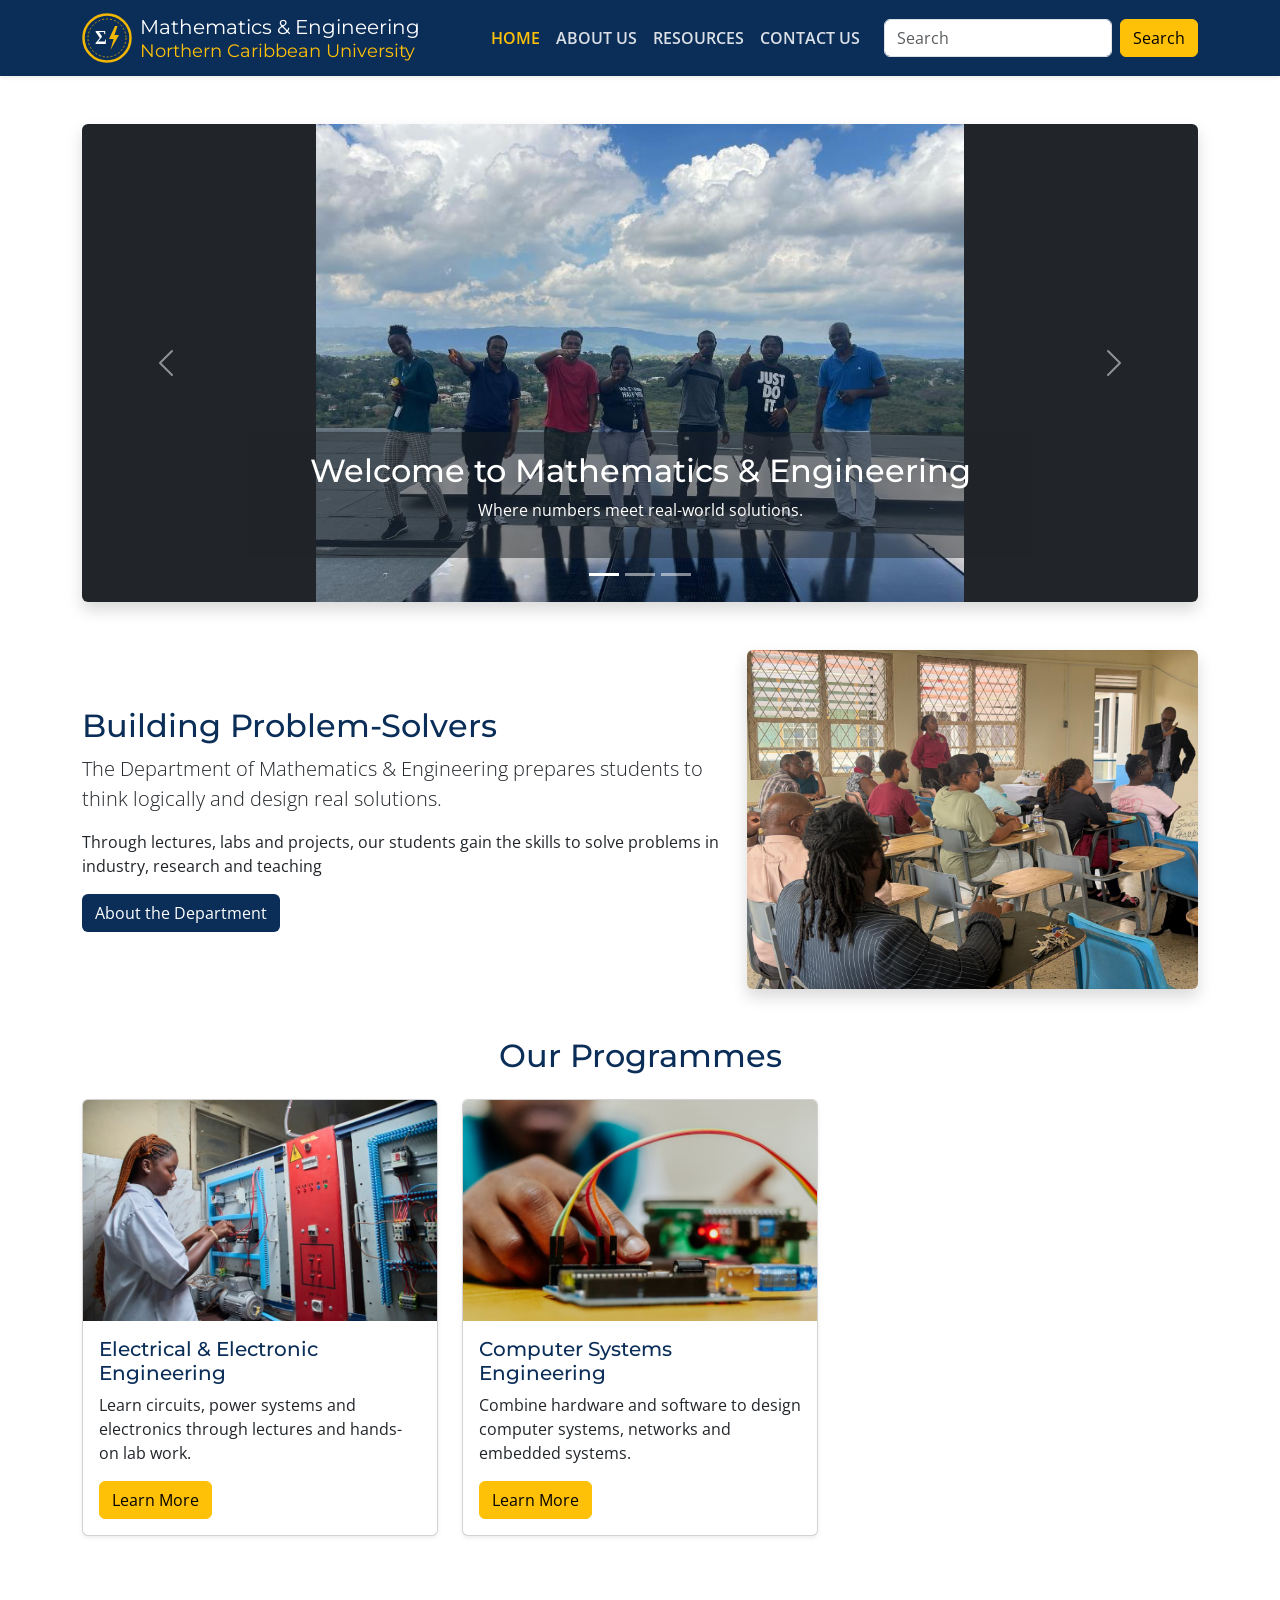
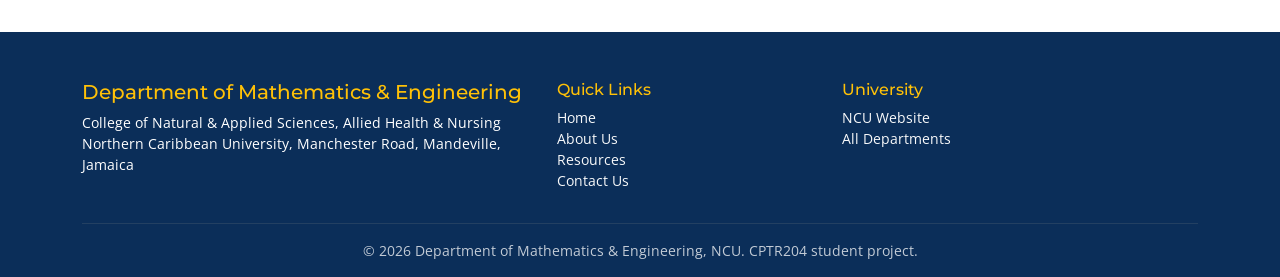
==== index.html @ 8ae0b419 "text fix" ====
<!DOCTYPE html>
<html lang="en">
<head>
  <meta charset="UTF-8">
  <meta name="viewport" content="width=device-width, initial-scale=1.0">
  <meta name="description" content="Department of Mathematics & Engineering, Northern Caribbean University">
  <title>Home | Mathematics &amp; Engineering - NCU</title>

  <!-- BOOTSTRAP CSS (from the CDN) -->
  <link href="https://cdn.jsdelivr.net/npm/bootstrap@5.3.8/dist/css/bootstrap.min.css" rel="stylesheet">
  <!-- GOOGLE FONTS: Montserrat (headings) + Open Sans (body text) -->
  <link href="https://fonts.googleapis.com/css2?family=Montserrat:wght@600;700&family=Open+Sans:wght@400;600&display=swap" rel="stylesheet">
  <!-- OUR CSS: only the NCU navy colour + fonts (everything else is Bootstrap) -->
  <link href="css/style.css" rel="stylesheet">
</head>
<body class="d-flex flex-column min-vh-100">

  <!-- ===================== HEADER + NAVBAR (same on every page - do not edit) ===================== -->
  <header>
    <!-- NAVBAR: navbar-expand-lg = BREAKPOINT. Below 992px the links fold into the hamburger button -->
    <nav class="navbar navbar-expand-lg navbar-dark bg-navy shadow-sm">
      <div class="container">

        <!-- LOGO -->
        <a class="navbar-brand d-flex align-items-center" href="index.html">
          <img src="images/logo.svg" alt="Department of Mathematics and Engineering logo" width="50" height="50" class="me-2">
          <span class="lh-sm">Mathematics &amp; Engineering<small class="d-block text-warning fw-normal small">Northern Caribbean University</small></span>
        </a>

        <!-- HAMBURGER BUTTON (only shows on small screens) -->
        <button class="navbar-toggler" type="button" data-bs-toggle="collapse" data-bs-target="#mainNav"
                aria-controls="mainNav" aria-expanded="false" aria-label="Toggle navigation">
          <span class="navbar-toggler-icon"></span>
        </button>

        <div class="collapse navbar-collapse" id="mainNav">
          <!-- NAV LINKS (active = the page you are on) -->
          <ul class="navbar-nav ms-auto mb-2 mb-lg-0">
            <li class="nav-item"><a class="nav-link fw-semibold text-uppercase small active" aria-current="page" href="index.html">Home</a></li>
            <li class="nav-item"><a class="nav-link fw-semibold text-uppercase small" href="about.html">About Us</a></li>
            <li class="nav-item"><a class="nav-link fw-semibold text-uppercase small" href="resources.html">Resources</a></li>
            <li class="nav-item"><a class="nav-link fw-semibold text-uppercase small" href="contact.html">Contact Us</a></li>
          </ul>

          <!-- NAVBAR SEARCH FORM -->
          <form class="d-flex ms-lg-3" role="search">
            <input class="form-control me-2" type="search" name="q" placeholder="Search" aria-label="Search">
            <button class="btn btn-warning" type="submit">Search</button>
          </form>
        </div>

      </div>
    </nav>
  </header>

  <!-- ===================== MAIN CONTENT ===================== -->
  <!-- CONTAINER: Bootstrap default .container -->
  <main class="container py-5 flex-grow-1">
    
    <!-- CAROUSEL: 3 slides, auto-plays -->
    <div id="homeCarousel" class="carousel slide mb-5 rounded overflow-hidden shadow" data-bs-ride="carousel">

      <!-- CAROUSEL DOTS -->
      <div class="carousel-indicators">
        <button type="button" data-bs-target="#homeCarousel" data-bs-slide-to="0" class="active" aria-current="true" aria-label="Slide 1"></button>
        <button type="button" data-bs-target="#homeCarousel" data-bs-slide-to="1" aria-label="Slide 2"></button>
        <button type="button" data-bs-target="#homeCarousel" data-bs-slide-to="2" aria-label="Slide 3"></button>
      </div>

      <!-- CAROUSEL SLIDES -->
      <div class="carousel-inner">

        <!-- SLIDE 1 (active = shows first) -->
        <div class="carousel-item active">
          <div class="ratio ratio-21x9 bg-dark">
            <img src="images/slide-1.jpg" class="d-block w-100 object-fit-contain" alt="Students working on the solar panels">
          </div>
          <!-- CAROUSEL CAPTION: hidden on phones, shows from md up (BREAKPOINT) -->
          <!-- UTILITIES: bg-dark + bg-opacity-50 = see-through dark box -->
          <div class="carousel-caption d-none d-md-block bg-dark bg-opacity-50 rounded mb-4">
            <h2>Welcome to Mathematics &amp; Engineering</h2>
            <p>Where numbers meet real-world solutions.</p>
          </div>
        </div>

        <!-- SLIDE 2 -->
        <div class="carousel-item">
          <div class="ratio ratio-21x9 bg-dark">
            <img src="images/slide-2.jpg" class="d-block w-100 object-fit-contain" alt="Engineering Tools and Technology class at NCU">
          </div>
          <div class="carousel-caption d-none d-md-block bg-dark bg-opacity-50 rounded mb-4">
            <h2>Important Testing</h2>
            <p>Building strong foundations in robotics.</p>
          </div>
        </div>

        <!-- SLIDE 3 -->
        <div class="carousel-item">
          <div class="ratio ratio-21x9 bg-dark">
            <img src="images/slide-3.jpg" class="d-block w-100 object-fit-contain" alt="Engineering students working on a circuit">
          </div>
          <div class="carousel-caption d-none d-md-block bg-dark bg-opacity-50 rounded mb-4">
            <h2>Building the Future</h2>
            <p>Hands-on circuit work for students.</p>
          </div>
        </div>

      </div>

      <!-- CAROUSEL ARROWS -->
      <button class="carousel-control-prev" type="button" data-bs-target="#homeCarousel" data-bs-slide="prev">
        <span class="carousel-control-prev-icon" aria-hidden="true"></span>
        <span class="visually-hidden">Previous</span>
      </button>
      <button class="carousel-control-next" type="button" data-bs-target="#homeCarousel" data-bs-slide="next">
        <span class="carousel-control-next-icon" aria-hidden="true"></span>
        <span class="visually-hidden">Next</span>
      </button>
    </div>

    <!--Grid: Welcome Row (stacked on phones)-->
    <section class="row align-items-center g-4 mb-5">
      <div class="col-lg-7">
        <h2 class="text-navy">Building Problem-Solvers</h2>
        <p class="lead">The Department of Mathematics &amp; Engineering prepares students to think
         logically and design real solutions.
        </p>
        <p>Through lectures, labs and projects, our students gain the skills to solve problems in industry, 
          research and teaching
        </p>
        <a href="about.html" class="btn btn-navy">About the Department</a>
        </div>
        <div class="col-lg-5">
          <img src="images/welcome.jpg" class="img-fluid rounded shadow" alt="Students and Lecturers of the department">
        </div>
    </section>

    <!--Cards: Our Programmes-->
    <section class="mb-5">
      <h2 class="text-navy text-center mb-4">Our Programmes</h2>
      <!--Grid and Breakpoint: 1 Card per row on phones, 2 on tablets(md), 3 on laptops (lg)-->
      <div class="row g-4">

        <!--Card 1-->
        <div class="col-md-6 col-lg-4">
          <div class="card h-100 shadow-sm">
            <img src="images/programme-1.jpg" class="card-img-top" alt="Electrical engineering 
            equipment">

            <div class="card-body">
              <h3 class="card-title h5 text-navy">Electrical &amp; Electronic Engineering</h3>
              <p class="card-text">Learn circuits, power systems and electronics through lectures and 
                hands-on lab work.</p>

                <a href="about.html" class="btn btn-warning">Learn More</a>
              </div>
            </div>
          </div>

      <!--Card 2-->
      <div class="col-md-6 col-lg-4">
        <div class="card h-100 shadow-sm">
          <img src="images/programme-2.jpg" class="card-img-top" alt="Computer hardware and circuit
          board">

          <div class="card-body">
            <h3 class="card-title h5 text-navy">Computer Systems Engineering</h3>
            <p class="card-text">Combine hardware and software to design computer systems, networks and embedded systems.
            </p>
            <a href="about.html" class="btn btn-warning">Learn More</a>
          </div>
        </div>
      </div>

    </section>


     
     


  </main>

  <!-- ===================== FOOTER (same on every page - do not edit) ===================== -->
  <footer class="bg-navy text-white pt-5 pb-3">
    <div class="container">
      <!-- FOOTER GRID: 3 columns on medium screens and up, stacked on phones (BREAKPOINT md) -->
      <div class="row g-4">
        <div class="col-md-5">
          <h5 class="text-warning">Department of Mathematics &amp; Engineering</h5>
          <p class="small mb-0">College of Natural &amp; Applied Sciences, Allied Health &amp; Nursing<br>
            Northern Caribbean University, Manchester Road, Mandeville, Jamaica</p>
        </div>
        <div class="col-6 col-md-3">
          <h6 class="text-warning">Quick Links</h6>
          <ul class="list-unstyled small">
            <li><a class="link-light text-decoration-none" href="index.html">Home</a></li>
            <li><a class="link-light text-decoration-none" href="about.html">About Us</a></li>
            <li><a class="link-light text-decoration-none" href="resources.html">Resources</a></li>
            <li><a class="link-light text-decoration-none" href="contact.html">Contact Us</a></li>
          </ul>
        </div>
        <div class="col-6 col-md-4">
          <h6 class="text-warning">University</h6>
          <ul class="list-unstyled small">
            <li><a class="link-light text-decoration-none" href="https://www.ncu.edu.jm" target="_blank" rel="noopener">NCU Website</a></li>
            <li><a class="link-light text-decoration-none" href="https://www.ncu.edu.jm/alldepartments" target="_blank" rel="noopener">All Departments</a></li>
          </ul>
        </div>
      </div>
      <hr class="border-secondary">
      <p class="text-center small mb-0 opacity-75">&copy; 2026 Department of Mathematics &amp; Engineering, NCU. CPTR204 student project.</p>
    </div>
  </footer>

  <!-- BOOTSTRAP JS (makes the hamburger menu, carousel and accordion work) -->
  <script src="https://cdn.jsdelivr.net/npm/bootstrap@5.3.8/dist/js/bootstrap.bundle.min.js"></script>
</body>
</html>
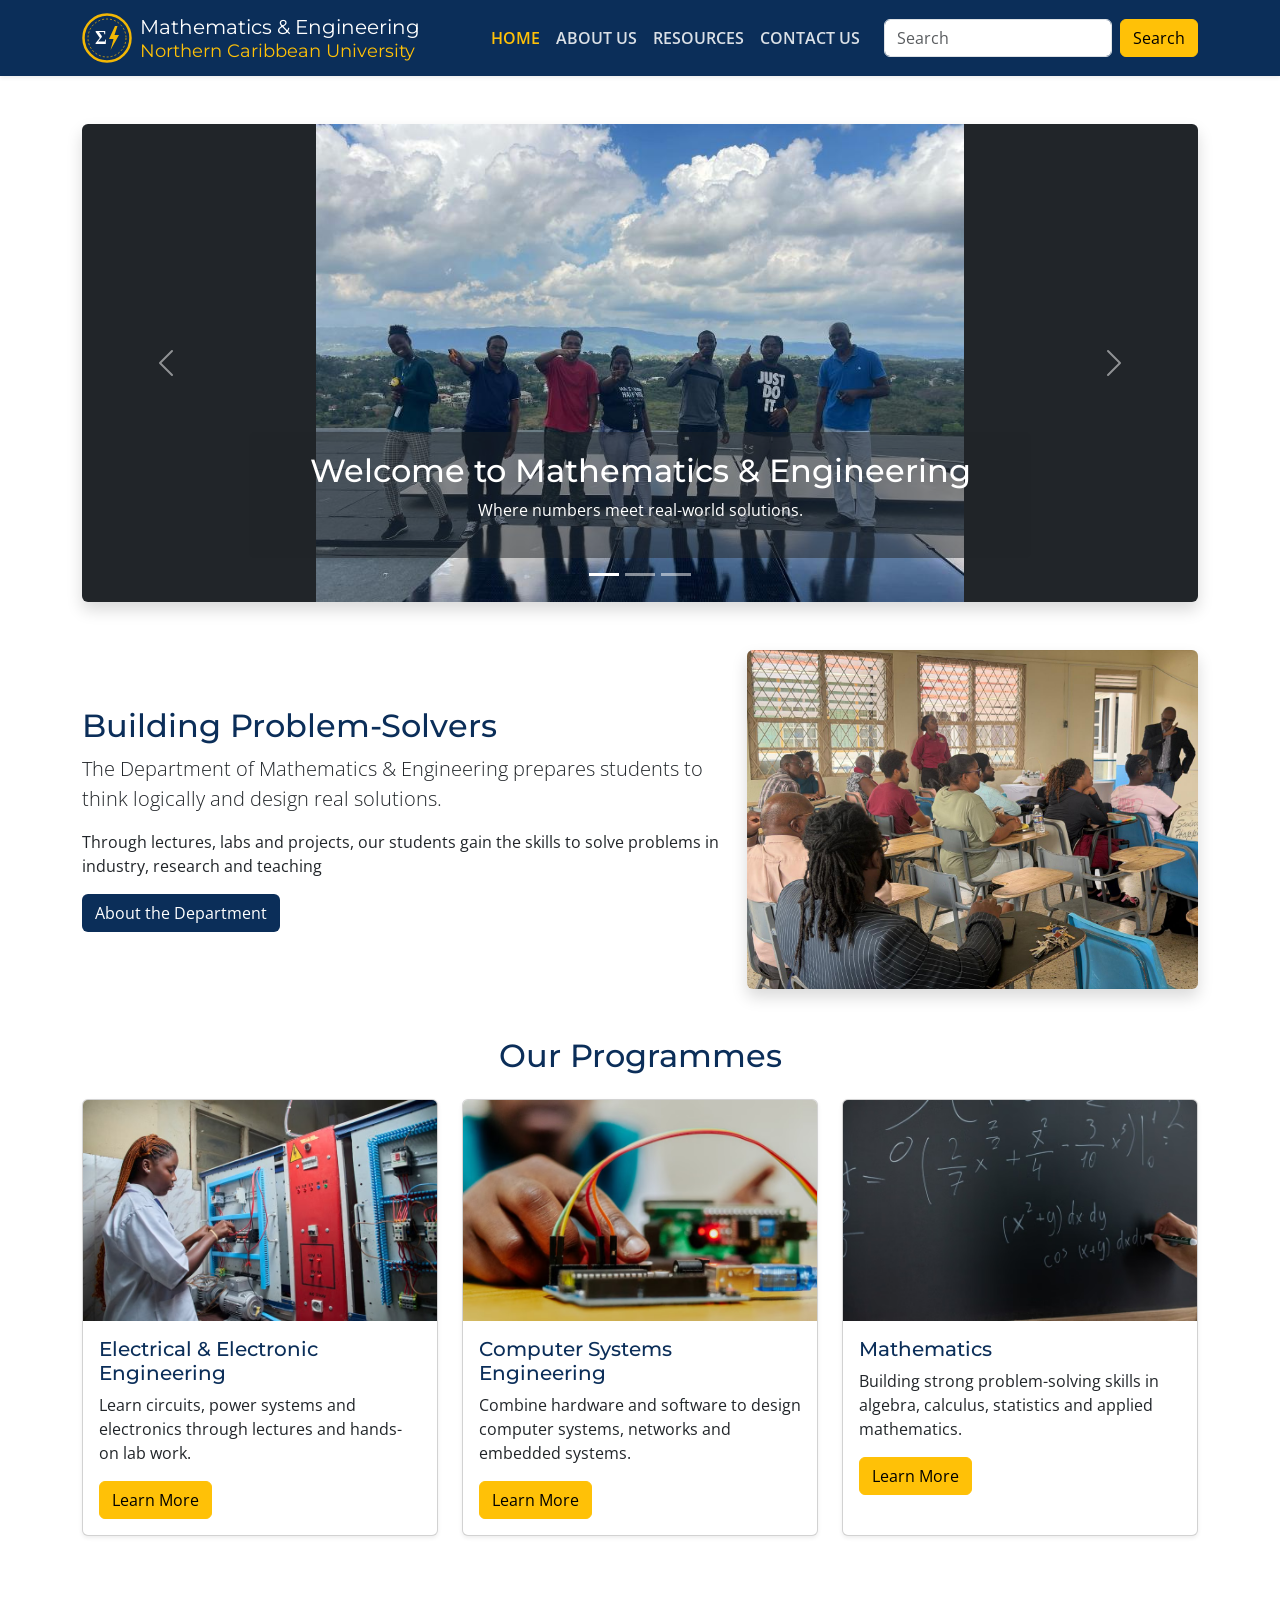
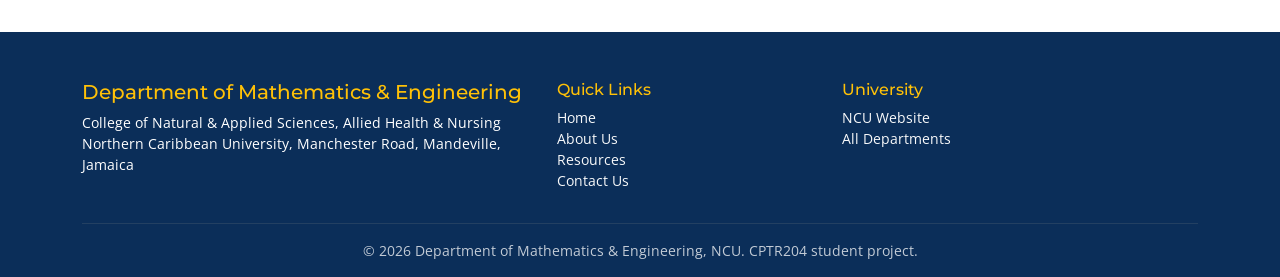
==== commit 2fb15fb0: "Card 3" ====
--- a/index.html
+++ b/index.html
@@ -172,6 +172,21 @@
         </div>
       </div>
 
+
+      <!--Card 3-->
+      <div class="col-md-6 col-lg-4">
+        <div class="card h-100 shadow-sm">
+          <img src="images/programme-3.jpg" class="card-img-top" alt="Mathematics equations on a whiteboard">
+
+          <div class="card-body">
+            <h3 class="card-title h5 text-navy">Mathematics</h3>
+            <p class="card-text">Building strong problem-solving skills in algebra, calculus, statistics and applied mathematics.
+            </p>
+            <a href="about.html" class="btn btn-warning">Learn More</a>
+          </div>
+        </div>
+      </div>
+
     </section>
 
 
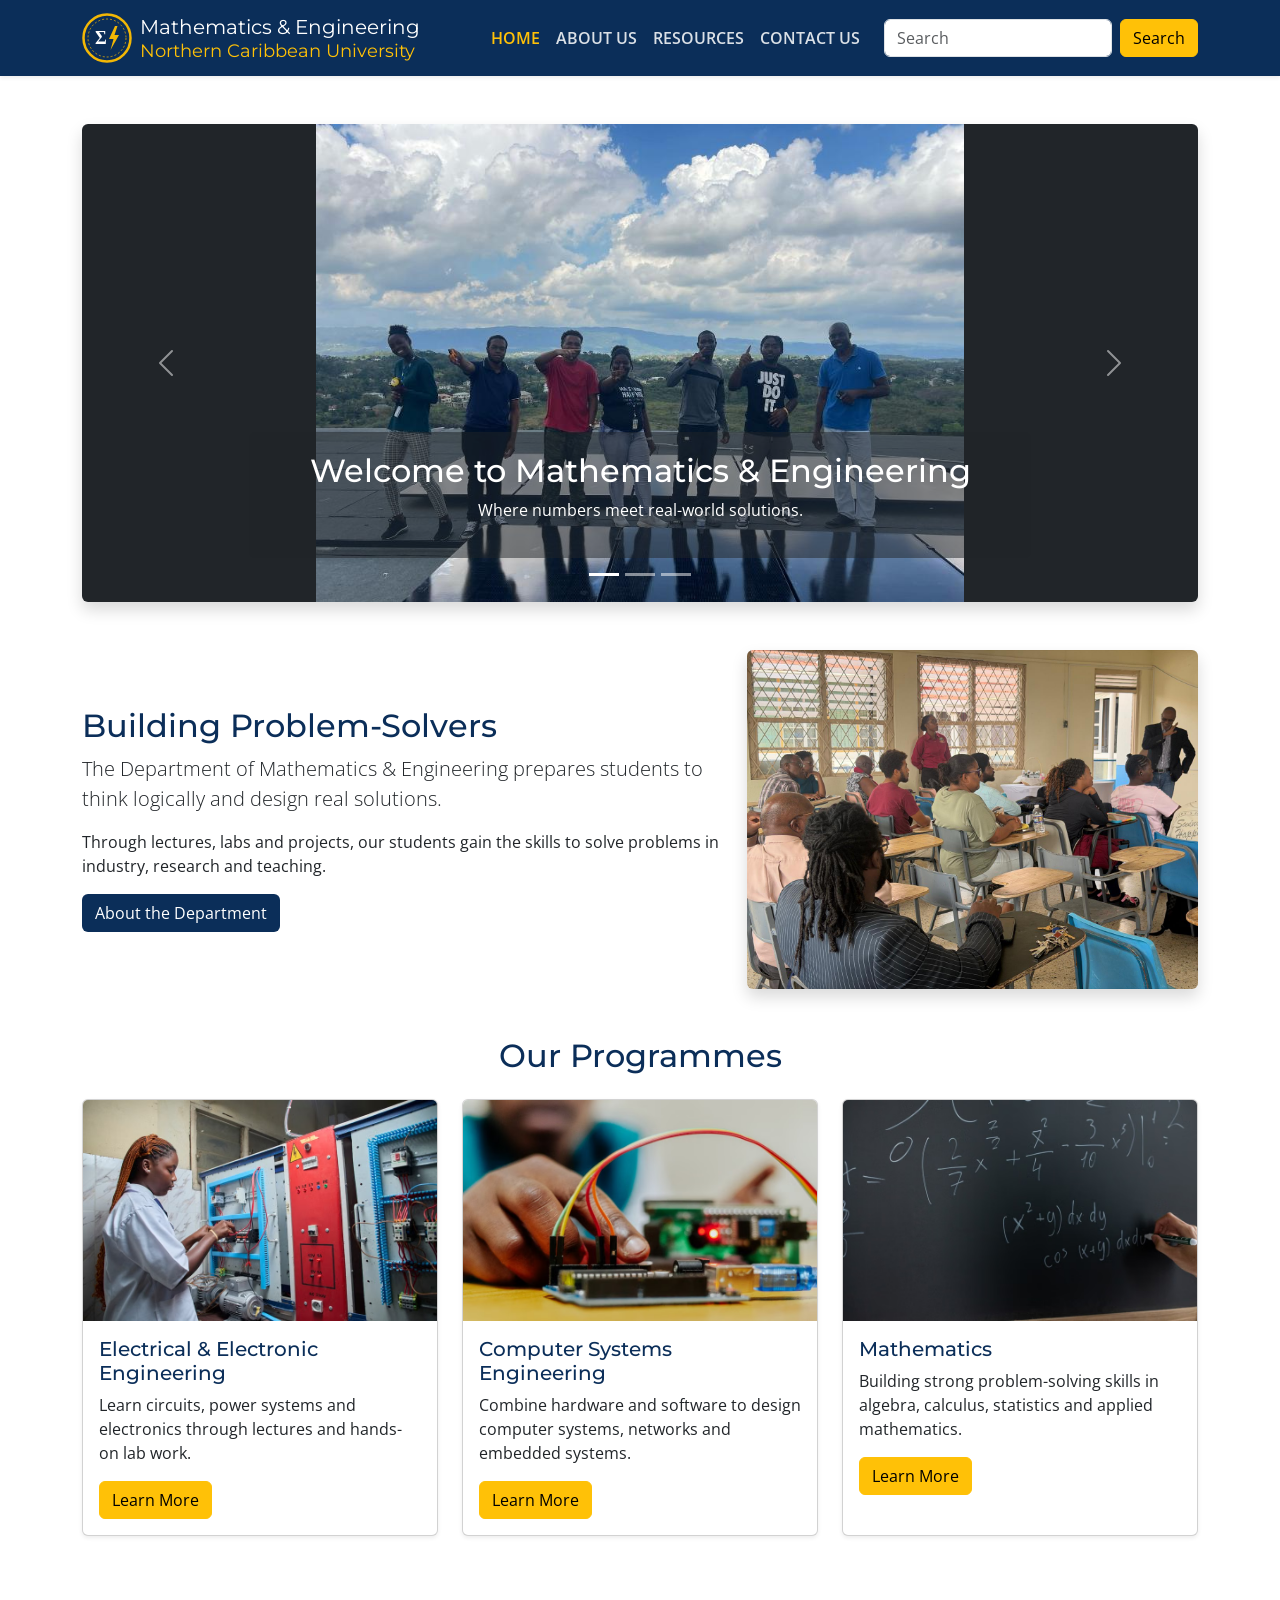
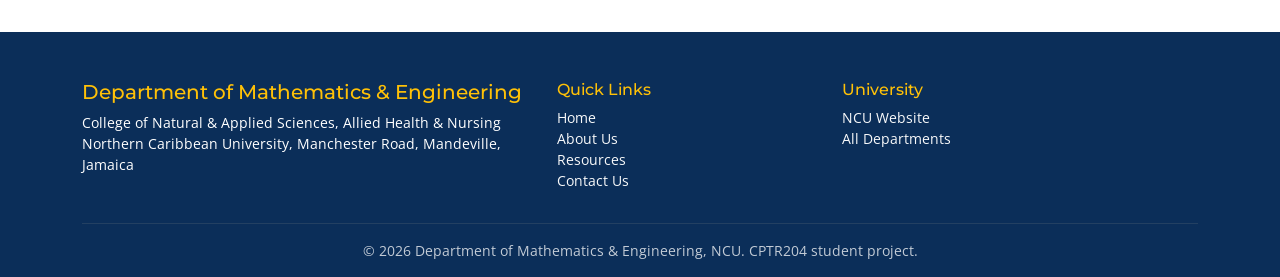
==== commit ae5a4522: "small fix" ====
--- a/index.html
+++ b/index.html
@@ -125,14 +125,12 @@
         <p class="lead">The Department of Mathematics &amp; Engineering prepares students to think
          logically and design real solutions.
         </p>
-        <p>Through lectures, labs and projects, our students gain the skills to solve problems in industry, 
-          research and teaching
-        </p>
+        <p>Through lectures, labs and projects, our students gain the skills to solve problems in industry, research and teaching.</p>
         <a href="about.html" class="btn btn-navy">About the Department</a>
-        </div>
-        <div class="col-lg-5">
-          <img src="images/welcome.jpg" class="img-fluid rounded shadow" alt="Students and Lecturers of the department">
-        </div>
+      </div>
+      <div class="col-lg-5">
+        <img src="images/welcome.jpg" class="img-fluid rounded shadow" alt="Students and lecturers of the department">
+      </div>
     </section>
 
     <!--Cards: Our Programmes-->
@@ -144,55 +142,41 @@
         <!--Card 1-->
         <div class="col-md-6 col-lg-4">
           <div class="card h-100 shadow-sm">
-            <img src="images/programme-1.jpg" class="card-img-top" alt="Electrical engineering 
-            equipment">
-
+            <img src="images/programme-1.jpg" class="card-img-top" alt="Electrical engineering equipment">
             <div class="card-body">
               <h3 class="card-title h5 text-navy">Electrical &amp; Electronic Engineering</h3>
-              <p class="card-text">Learn circuits, power systems and electronics through lectures and 
-                hands-on lab work.</p>
-
-                <a href="about.html" class="btn btn-warning">Learn More</a>
-              </div>
+              <p class="card-text">Learn circuits, power systems and electronics through lectures and hands-on lab work.</p>
+              <a href="about.html" class="btn btn-warning">Learn More</a>
             </div>
           </div>
-
-      <!--Card 2-->
-      <div class="col-md-6 col-lg-4">
-        <div class="card h-100 shadow-sm">
-          <img src="images/programme-2.jpg" class="card-img-top" alt="Computer hardware and circuit
-          board">
-
-          <div class="card-body">
-            <h3 class="card-title h5 text-navy">Computer Systems Engineering</h3>
-            <p class="card-text">Combine hardware and software to design computer systems, networks and embedded systems.
-            </p>
-            <a href="about.html" class="btn btn-warning">Learn More</a>
-          </div>
-        </div>
-      </div>
-
-
-      <!--Card 3-->
-      <div class="col-md-6 col-lg-4">
-        <div class="card h-100 shadow-sm">
-          <img src="images/programme-3.jpg" class="card-img-top" alt="Mathematics equations on a whiteboard">
-
-          <div class="card-body">
-            <h3 class="card-title h5 text-navy">Mathematics</h3>
-            <p class="card-text">Building strong problem-solving skills in algebra, calculus, statistics and applied mathematics.
-            </p>
-            <a href="about.html" class="btn btn-warning">Learn More</a>
-          </div>
-        </div>
-      </div>
-
+        </div>
+
+        <!--Card 2-->
+        <div class="col-md-6 col-lg-4">
+          <div class="card h-100 shadow-sm">
+            <img src="images/programme-2.jpg" class="card-img-top" alt="Computer hardware and circuit board">
+            <div class="card-body">
+              <h3 class="card-title h5 text-navy">Computer Systems Engineering</h3>
+              <p class="card-text">Combine hardware and software to design computer systems, networks and embedded systems.</p>
+              <a href="about.html" class="btn btn-warning">Learn More</a>
+            </div>
+          </div>
+        </div>
+
+        <!--Card 3-->
+        <div class="col-md-6 col-lg-4">
+          <div class="card h-100 shadow-sm">
+            <img src="images/programme-3.jpg" class="card-img-top" alt="Mathematics equations on a chalkboard">
+            <div class="card-body">
+              <h3 class="card-title h5 text-navy">Mathematics</h3>
+              <p class="card-text">Building strong problem-solving skills in algebra, calculus, statistics and applied mathematics.</p>
+              <a href="about.html" class="btn btn-warning">Learn More</a>
+            </div>
+          </div>
+        </div>
+
+      </div>
     </section>
-
-
-     
-     
-
 
   </main>
 
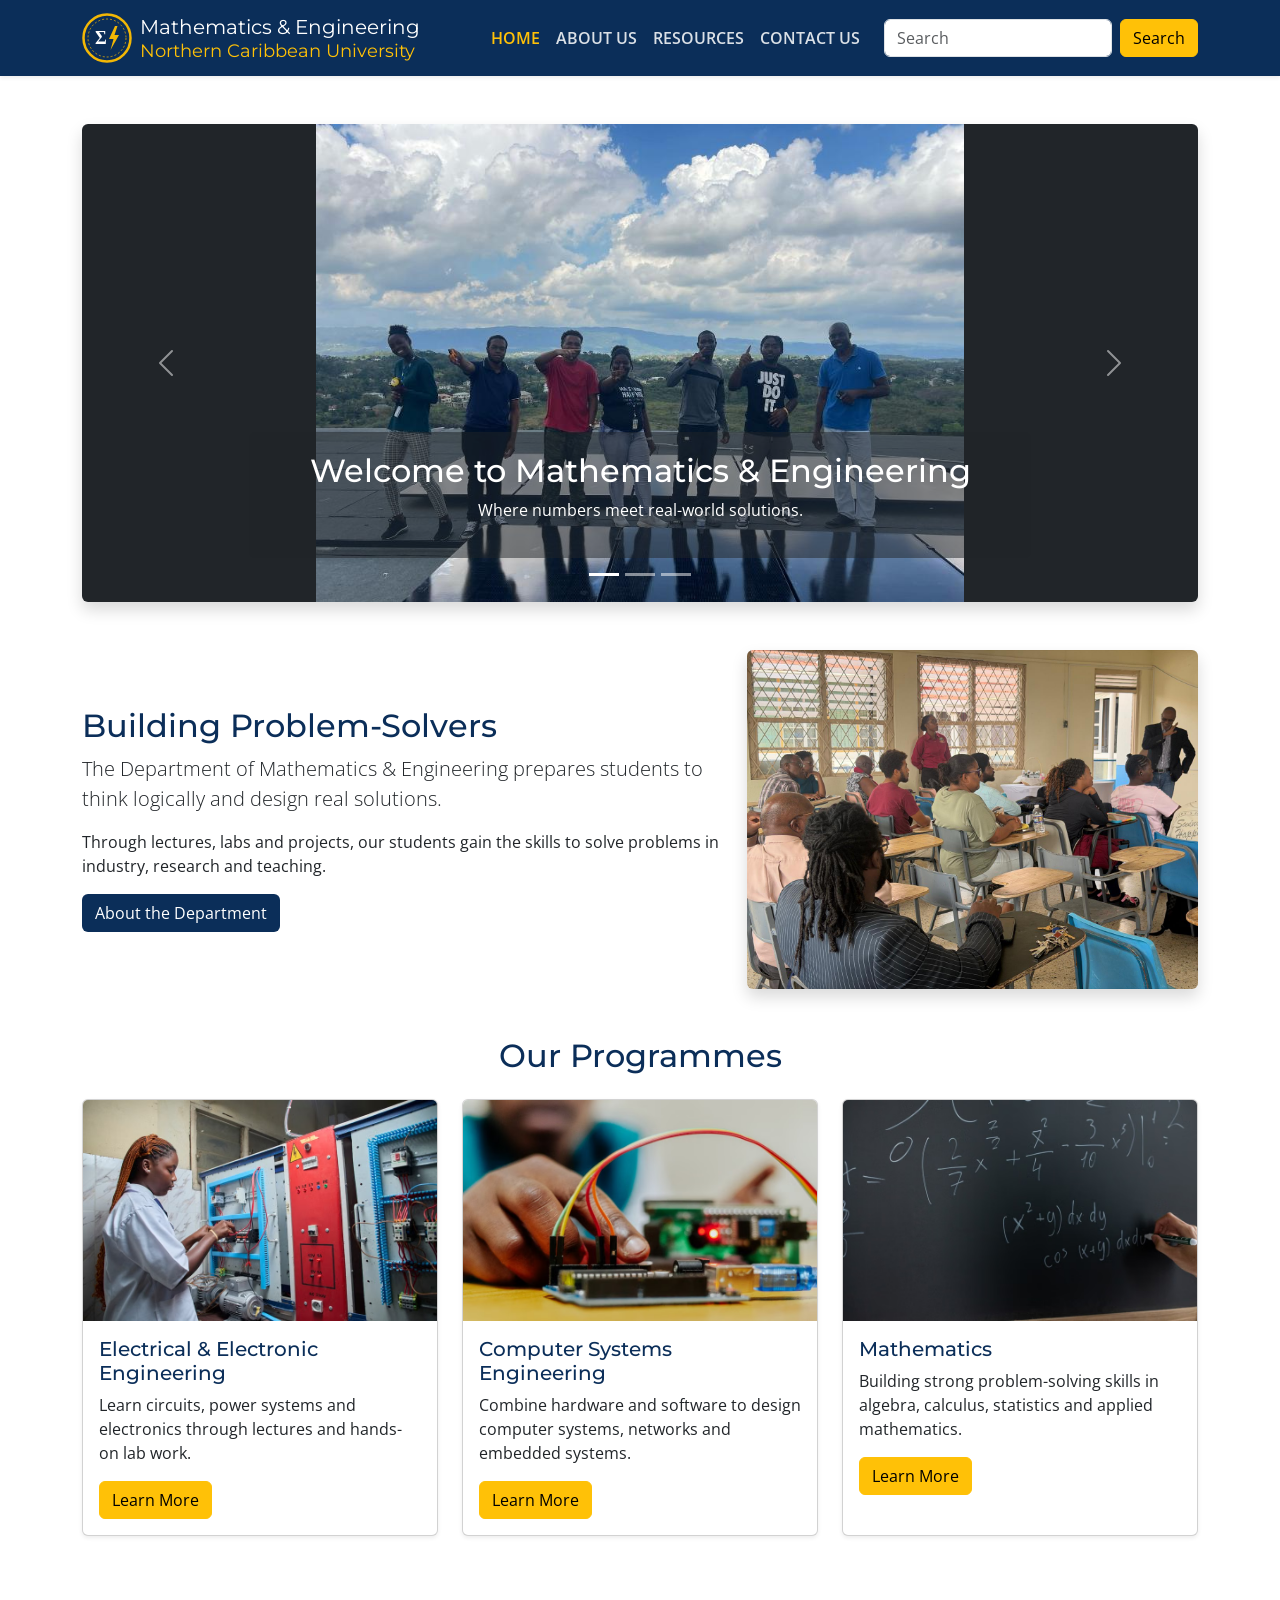
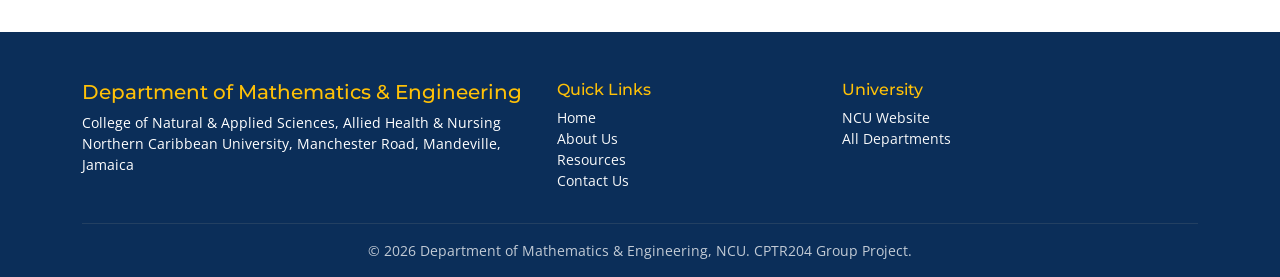
==== commit 1ad0d138: "footer changed" ====
--- a/index.html
+++ b/index.html
@@ -6,35 +6,27 @@
   <meta name="description" content="Department of Mathematics & Engineering, Northern Caribbean University">
   <title>Home | Mathematics &amp; Engineering - NCU</title>
 
-  <!-- BOOTSTRAP CSS (from the CDN) -->
   <link href="https://cdn.jsdelivr.net/npm/bootstrap@5.3.8/dist/css/bootstrap.min.css" rel="stylesheet">
-  <!-- GOOGLE FONTS: Montserrat (headings) + Open Sans (body text) -->
   <link href="https://fonts.googleapis.com/css2?family=Montserrat:wght@600;700&family=Open+Sans:wght@400;600&display=swap" rel="stylesheet">
-  <!-- OUR CSS: only the NCU navy colour + fonts (everything else is Bootstrap) -->
   <link href="css/style.css" rel="stylesheet">
 </head>
 <body class="d-flex flex-column min-vh-100">
 
-  <!-- ===================== HEADER + NAVBAR (same on every page - do not edit) ===================== -->
   <header>
-    <!-- NAVBAR: navbar-expand-lg = BREAKPOINT. Below 992px the links fold into the hamburger button -->
     <nav class="navbar navbar-expand-lg navbar-dark bg-navy shadow-sm">
       <div class="container">
-
-        <!-- LOGO -->
+        
         <a class="navbar-brand d-flex align-items-center" href="index.html">
           <img src="images/logo.svg" alt="Department of Mathematics and Engineering logo" width="50" height="50" class="me-2">
           <span class="lh-sm">Mathematics &amp; Engineering<small class="d-block text-warning fw-normal small">Northern Caribbean University</small></span>
         </a>
 
-        <!-- HAMBURGER BUTTON (only shows on small screens) -->
         <button class="navbar-toggler" type="button" data-bs-toggle="collapse" data-bs-target="#mainNav"
                 aria-controls="mainNav" aria-expanded="false" aria-label="Toggle navigation">
           <span class="navbar-toggler-icon"></span>
         </button>
 
         <div class="collapse navbar-collapse" id="mainNav">
-          <!-- NAV LINKS (active = the page you are on) -->
           <ul class="navbar-nav ms-auto mb-2 mb-lg-0">
             <li class="nav-item"><a class="nav-link fw-semibold text-uppercase small active" aria-current="page" href="index.html">Home</a></li>
             <li class="nav-item"><a class="nav-link fw-semibold text-uppercase small" href="about.html">About Us</a></li>
@@ -42,7 +34,7 @@
             <li class="nav-item"><a class="nav-link fw-semibold text-uppercase small" href="contact.html">Contact Us</a></li>
           </ul>
 
-          <!-- NAVBAR SEARCH FORM -->
+  
           <form class="d-flex ms-lg-3" role="search">
             <input class="form-control me-2" type="search" name="q" placeholder="Search" aria-label="Search">
             <button class="btn btn-warning" type="submit">Search</button>
@@ -53,37 +45,29 @@
     </nav>
   </header>
 
-  <!-- ===================== MAIN CONTENT ===================== -->
-  <!-- CONTAINER: Bootstrap default .container -->
   <main class="container py-5 flex-grow-1">
     
-    <!-- CAROUSEL: 3 slides, auto-plays -->
     <div id="homeCarousel" class="carousel slide mb-5 rounded overflow-hidden shadow" data-bs-ride="carousel">
 
-      <!-- CAROUSEL DOTS -->
       <div class="carousel-indicators">
         <button type="button" data-bs-target="#homeCarousel" data-bs-slide-to="0" class="active" aria-current="true" aria-label="Slide 1"></button>
         <button type="button" data-bs-target="#homeCarousel" data-bs-slide-to="1" aria-label="Slide 2"></button>
         <button type="button" data-bs-target="#homeCarousel" data-bs-slide-to="2" aria-label="Slide 3"></button>
       </div>
 
-      <!-- CAROUSEL SLIDES -->
       <div class="carousel-inner">
 
-        <!-- SLIDE 1 (active = shows first) -->
         <div class="carousel-item active">
           <div class="ratio ratio-21x9 bg-dark">
             <img src="images/slide-1.jpg" class="d-block w-100 object-fit-contain" alt="Students working on the solar panels">
           </div>
-          <!-- CAROUSEL CAPTION: hidden on phones, shows from md up (BREAKPOINT) -->
-          <!-- UTILITIES: bg-dark + bg-opacity-50 = see-through dark box -->
+        
           <div class="carousel-caption d-none d-md-block bg-dark bg-opacity-50 rounded mb-4">
             <h2>Welcome to Mathematics &amp; Engineering</h2>
             <p>Where numbers meet real-world solutions.</p>
           </div>
         </div>
 
-        <!-- SLIDE 2 -->
         <div class="carousel-item">
           <div class="ratio ratio-21x9 bg-dark">
             <img src="images/slide-2.jpg" class="d-block w-100 object-fit-contain" alt="Engineering Tools and Technology class at NCU">
@@ -94,20 +78,18 @@
           </div>
         </div>
 
-        <!-- SLIDE 3 -->
         <div class="carousel-item">
           <div class="ratio ratio-21x9 bg-dark">
-            <img src="images/slide-3.jpg" class="d-block w-100 object-fit-contain" alt="Engineering students working on a circuit">
+            <img src="images/slide-3.jpg" class="d-block w-100 object-fit-contain" alt="Engineering students working on solar panels ">
           </div>
           <div class="carousel-caption d-none d-md-block bg-dark bg-opacity-50 rounded mb-4">
             <h2>Building the Future</h2>
-            <p>Hands-on circuit work for students.</p>
+            <p>Hands-on experience with renewable energy technologies.</p>
           </div>
         </div>
 
       </div>
 
-      <!-- CAROUSEL ARROWS -->
       <button class="carousel-control-prev" type="button" data-bs-target="#homeCarousel" data-bs-slide="prev">
         <span class="carousel-control-prev-icon" aria-hidden="true"></span>
         <span class="visually-hidden">Previous</span>
@@ -118,7 +100,6 @@
       </button>
     </div>
 
-    <!--Grid: Welcome Row (stacked on phones)-->
     <section class="row align-items-center g-4 mb-5">
       <div class="col-lg-7">
         <h2 class="text-navy">Building Problem-Solvers</h2>
@@ -133,13 +114,10 @@
       </div>
     </section>
 
-    <!--Cards: Our Programmes-->
     <section class="mb-5">
       <h2 class="text-navy text-center mb-4">Our Programmes</h2>
-      <!--Grid and Breakpoint: 1 Card per row on phones, 2 on tablets(md), 3 on laptops (lg)-->
       <div class="row g-4">
 
-        <!--Card 1-->
         <div class="col-md-6 col-lg-4">
           <div class="card h-100 shadow-sm">
             <img src="images/programme-1.jpg" class="card-img-top" alt="Electrical engineering equipment">
@@ -151,7 +129,6 @@
           </div>
         </div>
 
-        <!--Card 2-->
         <div class="col-md-6 col-lg-4">
           <div class="card h-100 shadow-sm">
             <img src="images/programme-2.jpg" class="card-img-top" alt="Computer hardware and circuit board">
@@ -162,8 +139,7 @@
             </div>
           </div>
         </div>
-
-        <!--Card 3-->
+        
         <div class="col-md-6 col-lg-4">
           <div class="card h-100 shadow-sm">
             <img src="images/programme-3.jpg" class="card-img-top" alt="Mathematics equations on a chalkboard">
@@ -180,10 +156,8 @@
 
   </main>
 
-  <!-- ===================== FOOTER (same on every page - do not edit) ===================== -->
   <footer class="bg-navy text-white pt-5 pb-3">
     <div class="container">
-      <!-- FOOTER GRID: 3 columns on medium screens and up, stacked on phones (BREAKPOINT md) -->
       <div class="row g-4">
         <div class="col-md-5">
           <h5 class="text-warning">Department of Mathematics &amp; Engineering</h5>
@@ -208,11 +182,11 @@
         </div>
       </div>
       <hr class="border-secondary">
-      <p class="text-center small mb-0 opacity-75">&copy; 2026 Department of Mathematics &amp; Engineering, NCU. CPTR204 student project.</p>
+      <p class="text-center small mb-0 opacity-75">&copy; 2026 Department of Mathematics &amp; Engineering, NCU. CPTR204 Group Project.</p>
     </div>
   </footer>
+</html>
 
-  <!-- BOOTSTRAP JS (makes the hamburger menu, carousel and accordion work) -->
   <script src="https://cdn.jsdelivr.net/npm/bootstrap@5.3.8/dist/js/bootstrap.bundle.min.js"></script>
 </body>
-</html>+</html>
--- a/css/style.css
+++ b/css/style.css
@@ -0,0 +1,31 @@
+:root {
+  --navy: #0b2e59;
+}
+
+.bg-navy   { background-color: var(--navy) !important; }
+.text-navy { color: var(--navy) !important; }
+
+.btn-navy {
+  background-color: var(--navy);
+  color: #ffffff;
+}
+.btn-navy:hover {
+  background-color: #071f3d;
+  color: #ffffff;
+}
+
+
+body {
+  font-family: "Open Sans", Arial, sans-serif;
+}
+h1, h2, h3, h4, h5, h6, .navbar-brand {
+  font-family: "Montserrat", Arial, sans-serif;
+}
+
+.navbar-dark .nav-link {
+  color: rgba(255, 255, 255, 0.85);
+}
+.navbar-dark .nav-link:hover,
+.navbar-dark .nav-link.active {
+  color: #ffc107;
+}
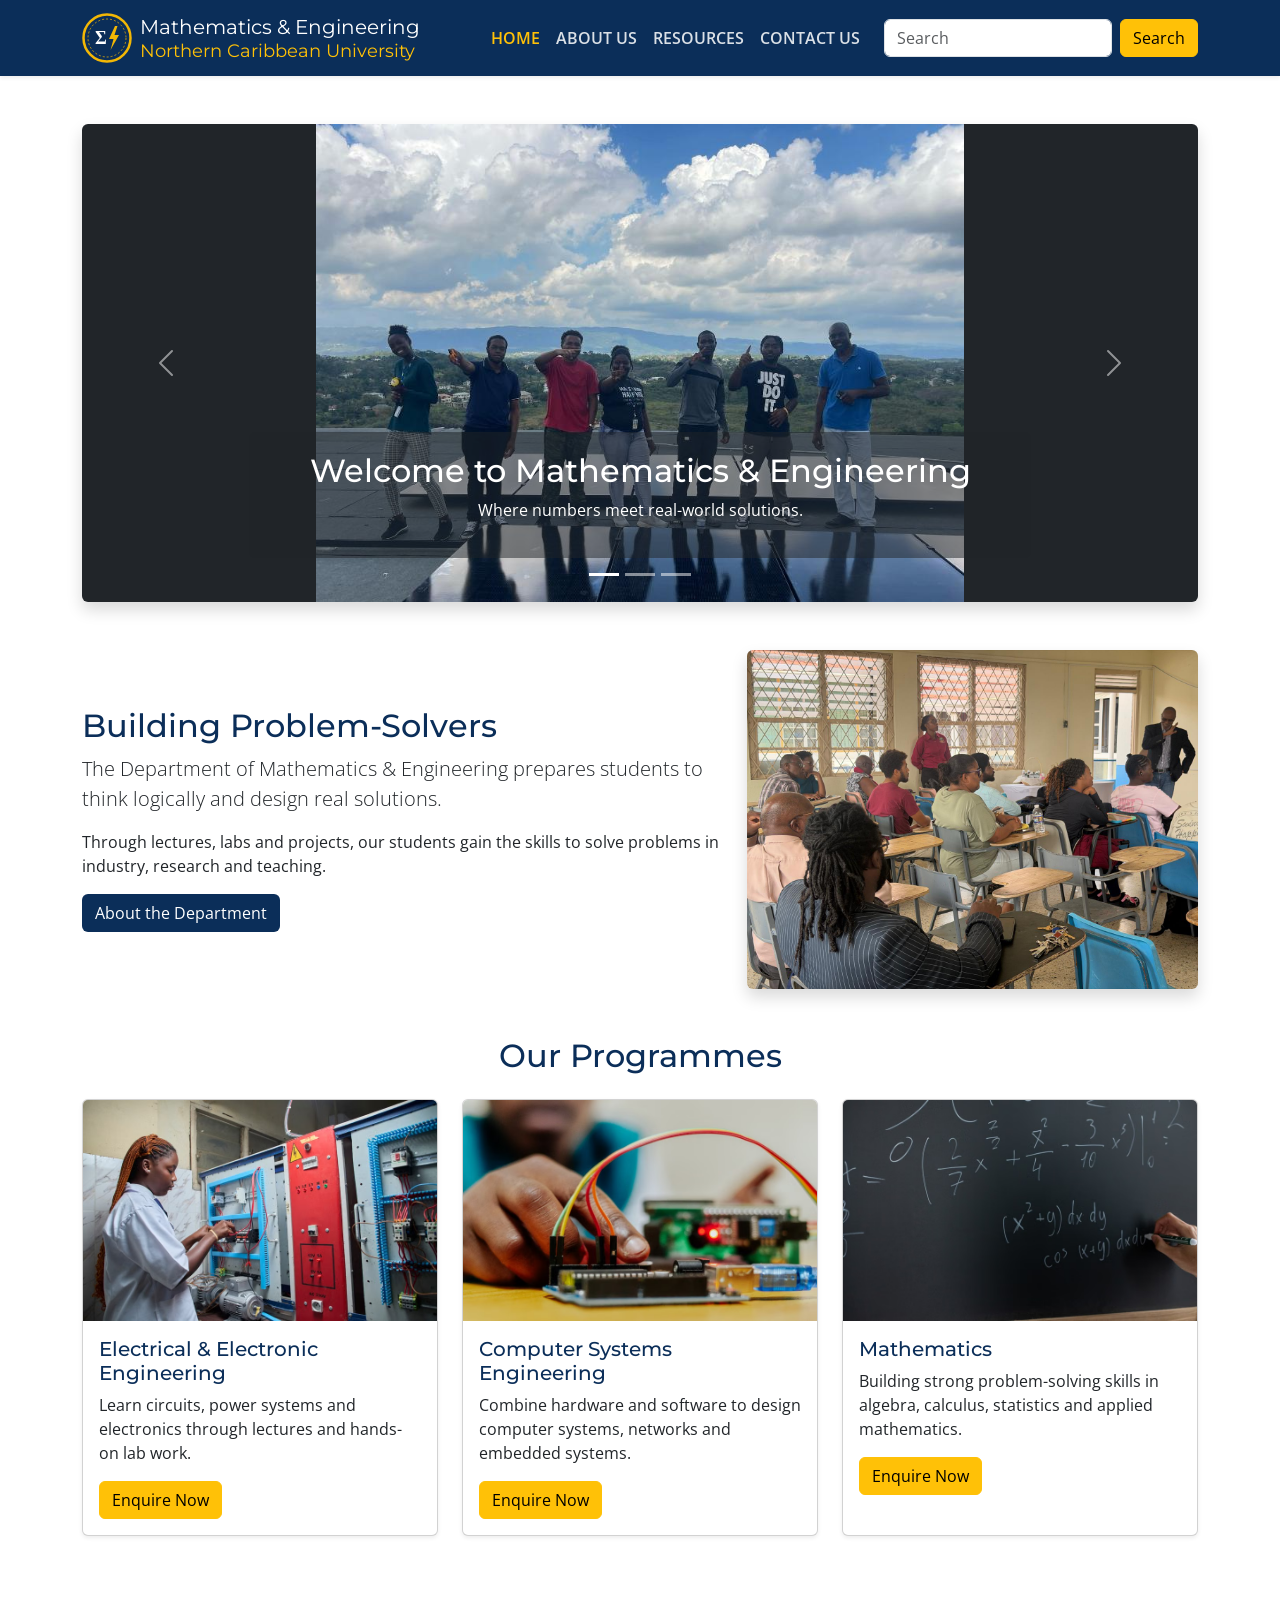
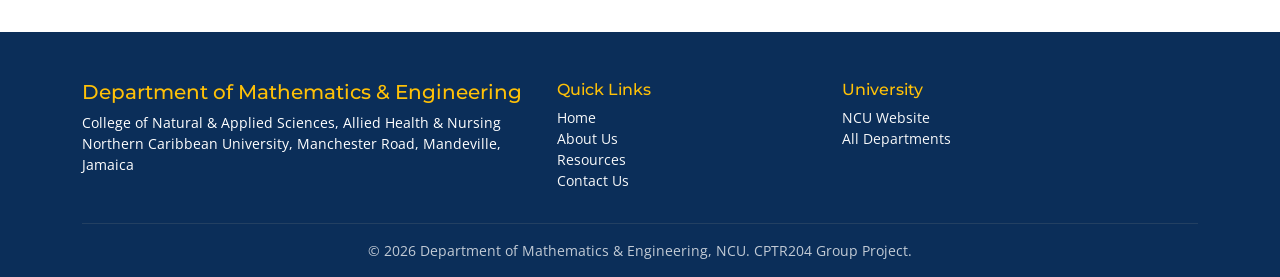
==== commit 4d70a5f0: "home page fix" ====
--- a/index.html
+++ b/index.html
@@ -124,7 +124,7 @@
             <div class="card-body">
               <h3 class="card-title h5 text-navy">Electrical &amp; Electronic Engineering</h3>
               <p class="card-text">Learn circuits, power systems and electronics through lectures and hands-on lab work.</p>
-              <a href="about.html" class="btn btn-warning">Learn More</a>
+              <a href="contact.html" class="btn btn-warning">Enquire Now</a>
             </div>
           </div>
         </div>
@@ -135,7 +135,7 @@
             <div class="card-body">
               <h3 class="card-title h5 text-navy">Computer Systems Engineering</h3>
               <p class="card-text">Combine hardware and software to design computer systems, networks and embedded systems.</p>
-              <a href="about.html" class="btn btn-warning">Learn More</a>
+              <a href="contact.html" class="btn btn-warning">Enquire Now</a>
             </div>
           </div>
         </div>
@@ -146,7 +146,7 @@
             <div class="card-body">
               <h3 class="card-title h5 text-navy">Mathematics</h3>
               <p class="card-text">Building strong problem-solving skills in algebra, calculus, statistics and applied mathematics.</p>
-              <a href="about.html" class="btn btn-warning">Learn More</a>
+              <a href="contact.html" class="btn btn-warning">Enquire Now</a>
             </div>
           </div>
         </div>
--- a/css/style.css
+++ b/css/style.css
@@ -29,3 +29,292 @@
 .navbar-dark .nav-link.active {
   color: #ffc107;
 }
+
+
+
+
+.about-title-banner {
+  background: #f4f7fb;
+  border-left: 7px solid #0b2e59;
+}
+
+
+
+.about-title-banner {
+  background: #f4f7fb;
+  border-left: 7px solid #0b2e59;
+  border-radius: 8px;
+  padding: 35px 40px;
+  margin-bottom: 35px;
+  display: flex;
+  align-items: center;
+  justify-content: space-between;
+  gap: 20px;
+}
+
+.about-title-banner h1 {
+  color: #0b2e59;
+  font-size: 2.5rem;
+  margin: 8px 0 10px;
+}
+
+.about-title-banner p {
+  color: #555;
+  margin-bottom: 0;
+}
+
+.about-small-label {
+  color: #c49300;
+  font-size: 0.8rem;
+  font-weight: 700;
+  letter-spacing: 1.5px;
+  text-transform: uppercase;
+}
+
+.about-banner-decoration {
+  color: #0b2e59;
+  background: #fff3cd;
+  border: 1px solid #e4bd50;
+  padding: 12px 18px;
+  border-radius: 6px;
+  font-size: 0.75rem;
+  font-weight: 700;
+  white-space: nowrap;
+}
+
+
+.about-mission-vision {
+  margin-bottom: 60px;
+}
+
+.about-value-card {
+  padding: 30px;
+  border-radius: 10px;
+  height: 100%;
+  min-height: 190px;
+  transition: transform 0.3s ease,
+              box-shadow 0.3s ease;
+}
+
+.mission-box {
+  background: #0b2e59;
+  color: white;
+}
+
+.vision-box {
+  background: #f4f7fb;
+  color: #263445;
+  border: 1px solid #e5eaf0;
+}
+
+.about-value-card h3 {
+  font-size: 1.35rem;
+  margin-bottom: 15px;
+}
+
+.mission-box h3 {
+  color: white;
+}
+
+.vision-box h3 {
+  color: #0b2e59;
+}
+
+.about-value-card p {
+  font-size: 0.95rem;
+  line-height: 1.8;
+  margin-bottom: 0;
+}
+
+.about-card-icon {
+  font-size: 1.7rem;
+  color: #ffc107;
+  margin-bottom: 10px;
+}
+
+.about-value-card:hover {
+  transform: translateY(-5px);
+  box-shadow: 0 10px 25px rgba(11, 46, 89, 0.12);
+}
+
+.about-history-section {
+  padding: 20px 0 65px;
+}
+
+.about-history-section h2 {
+  color: #0b2e59;
+  margin: 10px 0 20px;
+  font-size: 2rem;
+}
+
+.about-history-section p {
+  color: #4c5663;
+  font-size: 0.96rem;
+  line-height: 1.85;
+}
+
+
+.about-video-container {
+  width: 100%;
+}
+
+.about-video-placeholder {
+  width: 100%;
+  aspect-ratio: 16 / 9;
+  background: linear-gradient(135deg, #0b2e59, #174c7e);
+  border-radius: 10px;
+  display: flex;
+  flex-direction: column;
+  align-items: center;
+  justify-content: center;
+  color: white;
+  text-align: center;
+  padding: 25px;
+}
+
+.about-play-icon {
+  width: 65px;
+  height: 65px;
+  background: #ffc107;
+  color: #0b2e59;
+  border-radius: 50%;
+  display: flex;
+  align-items: center;
+  justify-content: center;
+  font-size: 1.5rem;
+  padding-left: 4px;
+  margin-bottom: 18px;
+}
+
+.about-video-placeholder h4 {
+  color: white;
+  font-size: 1.2rem;
+}
+
+.about-video-placeholder p {
+  color: #e5edf7;
+  font-size: 0.9rem;
+  margin-bottom: 0;
+}
+
+.about-faculty-section {
+  padding: 45px 0 65px;
+}
+
+.about-faculty-section h2 {
+  color: #0b2e59;
+  font-size: 2rem;
+  margin: 10px 0;
+}
+
+.about-faculty-section > .text-center > p {
+  color: #657080;
+  font-size: 0.95rem;
+}
+
+.about-faculty-card {
+  background: white;
+  border: 1px solid #dce2e9;
+  border-radius: 9px;
+  padding: 25px 15px;
+  height: 100%;
+  min-height: 230px;
+  text-align: center;
+  transition: transform 0.3s ease,
+              box-shadow 0.3s ease;
+}
+
+.about-faculty-card:hover {
+  transform: translateY(-5px);
+  box-shadow: 0 8px 22px rgba(11, 46, 89, 0.12);
+}
+
+.faculty-photo {
+  width: 110px;
+  height: 110px;
+  margin: 0 auto 15px;
+  background: #e9edf2;
+  border: 2px solid #d6dce4;
+  border-radius: 50%;
+  display: flex;
+  align-items: center;
+  justify-content: center;
+  color: #7a8490;
+  font-size: 0.85rem;
+}
+
+.about-faculty-card h5 {
+  color: #0b2e59;
+  font-size: 1rem;
+  margin-bottom: 5px;
+}
+
+.about-faculty-card p {
+  color: #7a8490;
+  font-size: 0.85rem;
+  margin-bottom: 0;
+}
+
+@media (max-width: 768px) {
+
+  .about-title-banner {
+    padding: 25px 20px;
+    flex-direction: column;
+    align-items: flex-start;
+  }
+
+  .about-title-banner h1 {
+    font-size: 2rem;
+  }
+
+  .about-banner-decoration {
+    white-space: normal;
+  }
+
+  .about-value-card {
+    padding: 25px;
+  }
+
+  .about-history-section {
+    padding-bottom: 35px;
+  }
+
+  .about-faculty-section {
+    padding-top: 25px;
+  }
+
+}
+
+@media (max-width: 576px) {
+
+  .about-title-banner {
+    padding: 22px 18px;
+  }
+
+  .about-title-banner h1 {
+    font-size: 1.8rem;
+  }
+
+  .about-value-card {
+    min-height: auto;
+  }
+
+  .faculty-photo {
+    width: 100px;
+    height: 100px;
+  }
+
+
+
+
+  .faculty-photo img {
+  width: 100%;
+  height: 100%;
+  object-fit: cover;
+  border-radius: 50%;
+}
+
+}
+
+
+
